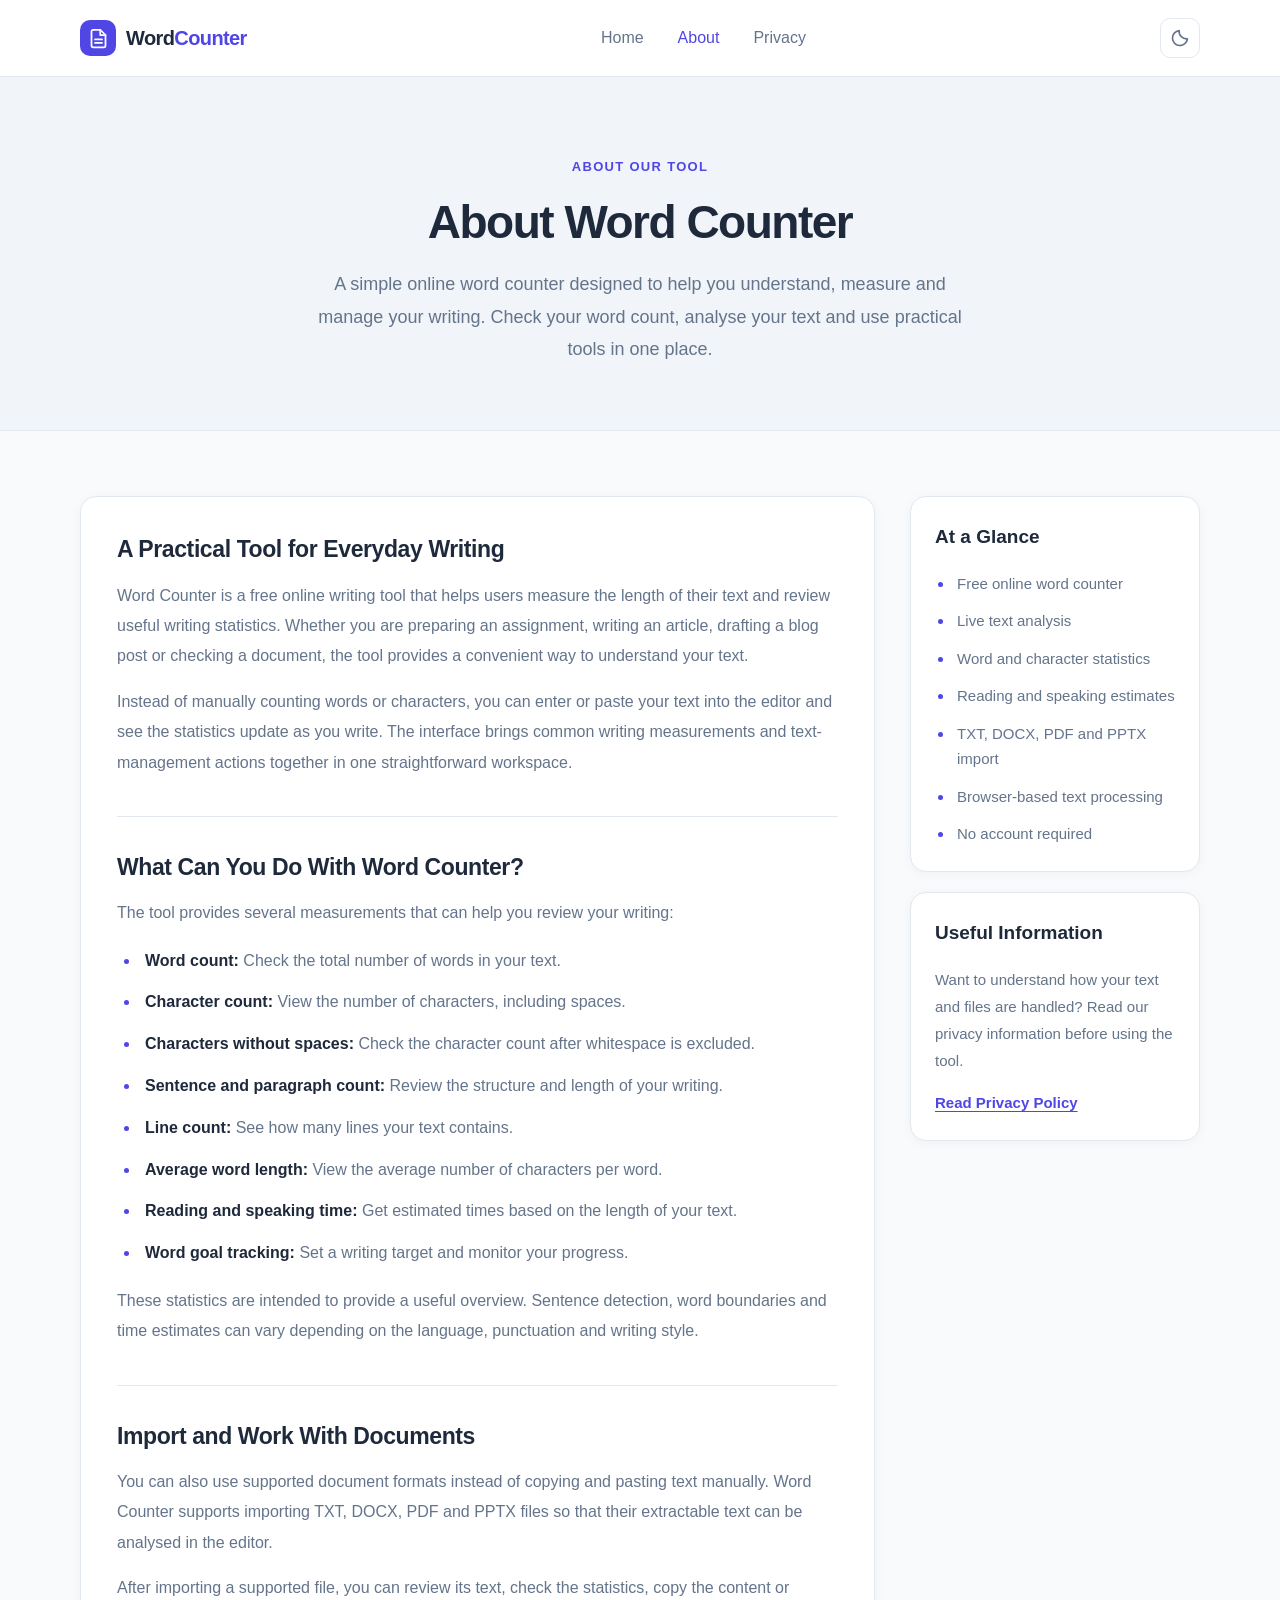
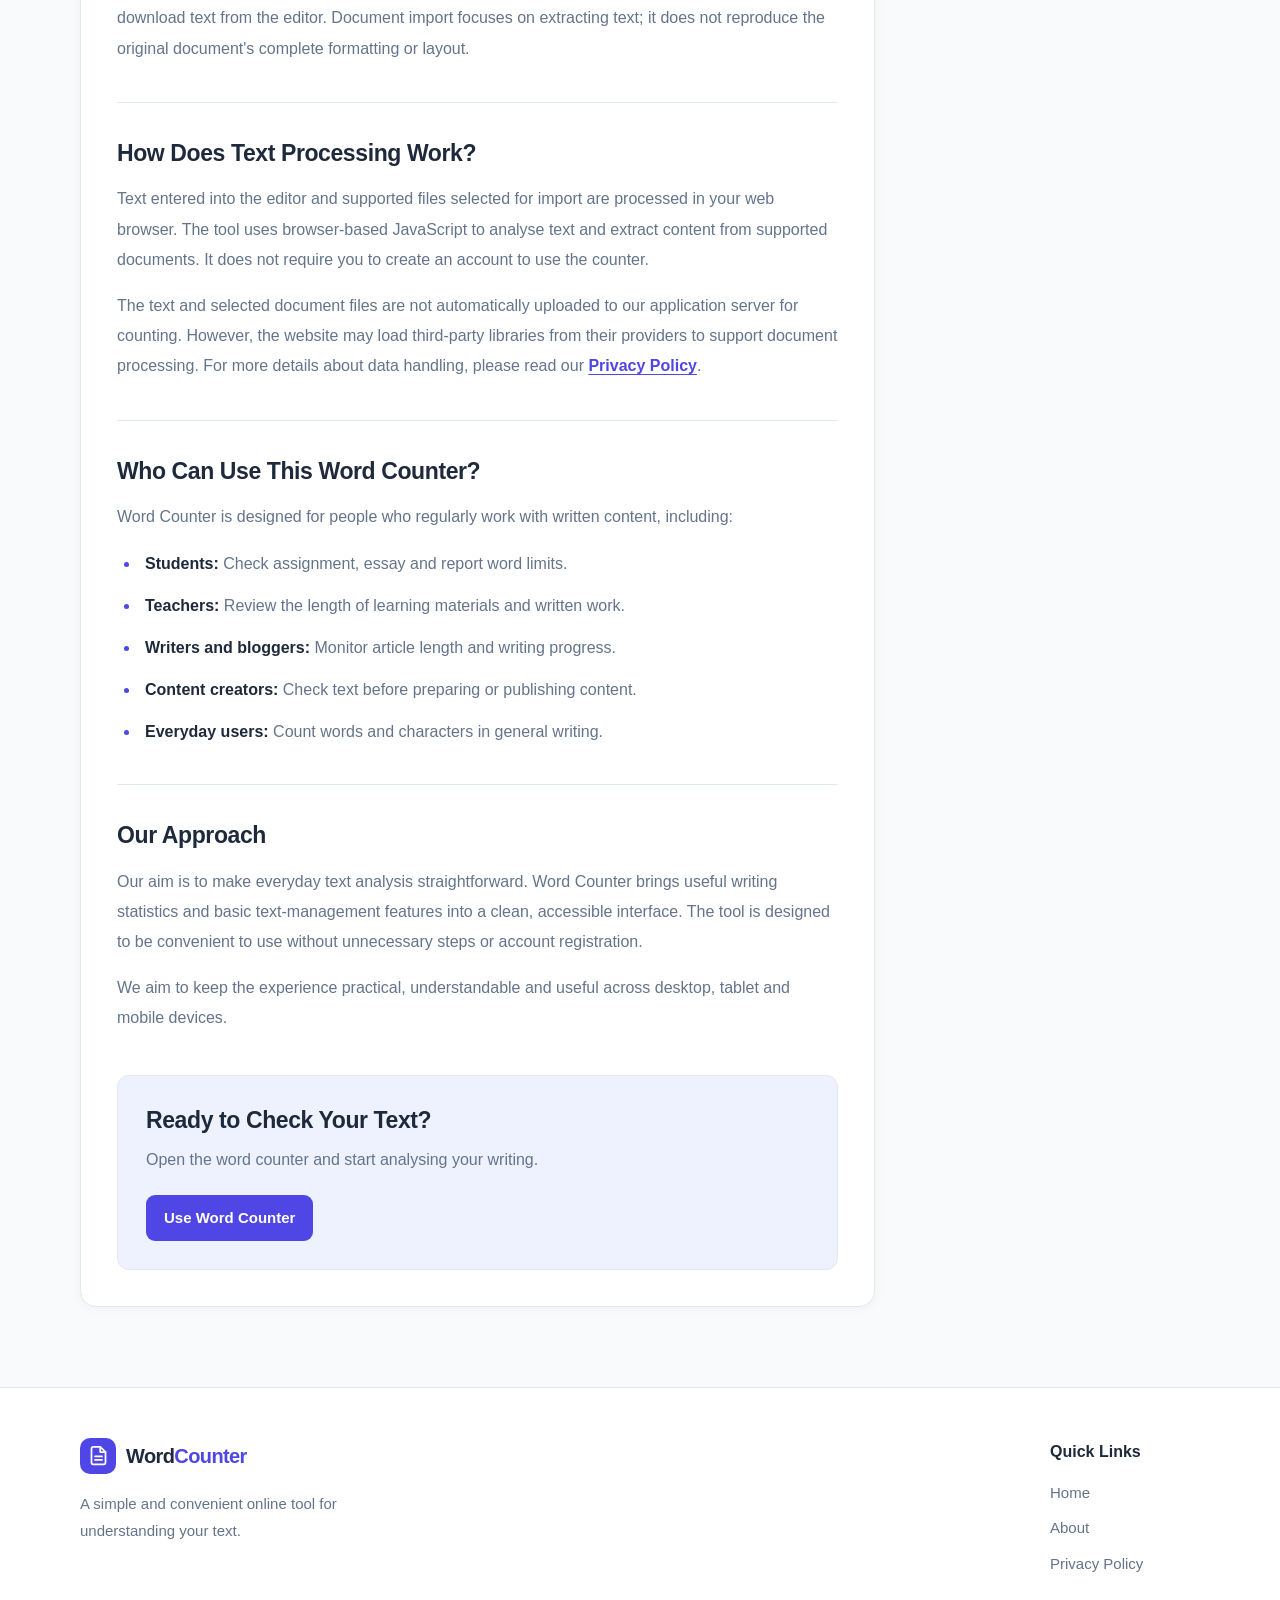
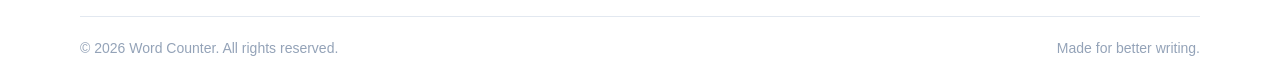
==== about.html @ 9ec7687a "Initial release with Word Counter" ====
<!doctype html>
<html lang="en" data-theme="light">
  <head>
    <meta charset="UTF-8" />
    <meta name="viewport" content="width=device-width, initial-scale=1.0" />

    <title>
      About Word Counter - Free Online Writing and Text Analysis Tool
    </title>

    <meta
      name="description"
      content="Learn about Word Counter, a free online tool for counting words, characters, sentences and paragraphs, estimating reading time, and importing documents."
    />

    <meta name="robots" content="index, follow" />
    <meta name="theme-color" content="#F8FAFC" />

    <!-- Open Graph metadata -->
    <meta property="og:type" content="website" />
    <meta property="og:site_name" content="Word Counter" />
    <meta
      property="og:title"
      content="About Word Counter - Free Online Writing and Text Analysis Tool"
    />
    <meta
      property="og:description"
      content="Discover Word Counter's writing statistics, document import features and browser-based text analysis tools."
    />

    <!-- Twitter/X metadata -->
    <meta name="twitter:card" content="summary" />
    <meta
      name="twitter:title"
      content="About Word Counter - Free Online Writing and Text Analysis Tool"
    />
    <meta
      name="twitter:description"
      content="Learn about Word Counter and its free writing statistics and document tools."
    />

    <!-- Apply saved theme before loading stylesheets -->
    <script src="js/theme.js"></script>

    <!-- Shared styles -->
    <link rel="stylesheet" href="css/themes.css" />
    <link rel="stylesheet" href="css/style.css" />
    <link rel="stylesheet" href="css/responsive.css" />

    <!-- Page-specific styles -->
    <link rel="stylesheet" href="css/about.css" />
  </head>

  <body>
    <!-- HEADER -->

    <header class="site-header">
      <div class="container header-container">
        <a href="index.html" class="logo" aria-label="Word Counter Home">
          <span class="logo-icon">
            <svg
              viewBox="0 0 24 24"
              fill="none"
              stroke="currentColor"
              stroke-width="2"
              stroke-linecap="round"
              stroke-linejoin="round"
              aria-hidden="true"
            >
              <path
                d="M14 2H6a2 2 0 0 0-2 2v16a2 2 0 0 0 2 2h12a2 2 0 0 0 2-2V8z"
              />
              <path d="M14 2v6h6" />
              <path d="M8 13h8M8 17h8" />
            </svg>
          </span>

          <span class="logo-text">Word<span>Counter</span></span>
        </a>

        <nav class="main-nav" aria-label="Main navigation">
          <a href="index.html" class="nav-link">Home</a>
          <a href="about.html" class="nav-link active" aria-current="page">
            About
          </a>
          <a href="privacy.html" class="nav-link">Privacy</a>
        </nav>

        <div class="header-actions">
          <button
            type="button"
            class="theme-toggle"
            id="theme-toggle"
            aria-label="Switch to dark theme"
            aria-pressed="false"
            title="Switch to dark theme"
          >
            <!-- Moon icon: shown in light theme -->
            <svg
              class="theme-icon theme-icon-moon"
              viewBox="0 0 24 24"
              fill="none"
              stroke="currentColor"
              stroke-width="2"
              stroke-linecap="round"
              stroke-linejoin="round"
              aria-hidden="true"
            >
              <path d="M20.9 13A9 9 0 0 1 11 3.1 9 9 0 1 0 20.9 13Z"></path>
            </svg>

            <!-- Sun icon: shown in dark theme -->
            <svg
              class="theme-icon theme-icon-sun"
              viewBox="0 0 24 24"
              fill="none"
              stroke="currentColor"
              stroke-width="2"
              stroke-linecap="round"
              stroke-linejoin="round"
              aria-hidden="true"
            >
              <circle cx="12" cy="12" r="4"></circle>
              <path d="M12 2v2"></path>
              <path d="M12 20v2"></path>
              <path d="m4.93 4.93 1.42 1.42"></path>
              <path d="m17.65 17.65 1.42 1.42"></path>
              <path d="M2 12h2"></path>
              <path d="M20 12h2"></path>
              <path d="m6.35 17.65-1.42 1.42"></path>
              <path d="m19.07 4.93-1.42 1.42"></path>
            </svg>
          </button>
        </div>
      </div>
    </header>

    <!-- MAIN CONTENT -->

    <main>
      <!-- PAGE INTRODUCTION -->

      <section class="content-hero">
        <div class="container content-hero-container">
          <span class="content-label">ABOUT OUR TOOL</span>

          <h1>About Word Counter</h1>

          <p>
            A simple online word counter designed to help you understand,
            measure and manage your writing. Check your word count, analyse your
            text and use practical tools in one place.
          </p>
        </div>
      </section>

      <!-- ABOUT CONTENT -->

      <section class="content-section">
        <div class="container content-layout">
          <article class="content-main">
            <section class="content-block">
              <h2>A Practical Tool for Everyday Writing</h2>

              <p>
                Word Counter is a free online writing tool that helps users
                measure the length of their text and review useful writing
                statistics. Whether you are preparing an assignment, writing an
                article, drafting a blog post or checking a document, the tool
                provides a convenient way to understand your text.
              </p>

              <p>
                Instead of manually counting words or characters, you can enter
                or paste your text into the editor and see the statistics update
                as you write. The interface brings common writing measurements
                and text-management actions together in one straightforward
                workspace.
              </p>
            </section>

            <section class="content-block">
              <h2>What Can You Do With Word Counter?</h2>

              <p>
                The tool provides several measurements that can help you review
                your writing:
              </p>

              <ul class="content-list">
                <li>
                  <strong>Word count:</strong>
                  Check the total number of words in your text.
                </li>

                <li>
                  <strong>Character count:</strong>
                  View the number of characters, including spaces.
                </li>

                <li>
                  <strong>Characters without spaces:</strong>
                  Check the character count after whitespace is excluded.
                </li>

                <li>
                  <strong>Sentence and paragraph count:</strong>
                  Review the structure and length of your writing.
                </li>

                <li>
                  <strong>Line count:</strong>
                  See how many lines your text contains.
                </li>

                <li>
                  <strong>Average word length:</strong>
                  View the average number of characters per word.
                </li>

                <li>
                  <strong>Reading and speaking time:</strong>
                  Get estimated times based on the length of your text.
                </li>

                <li>
                  <strong>Word goal tracking:</strong>
                  Set a writing target and monitor your progress.
                </li>
              </ul>

              <p>
                These statistics are intended to provide a useful overview.
                Sentence detection, word boundaries and time estimates can vary
                depending on the language, punctuation and writing style.
              </p>
            </section>

            <section class="content-block">
              <h2>Import and Work With Documents</h2>

              <p>
                You can also use supported document formats instead of copying
                and pasting text manually. Word Counter supports importing TXT,
                DOCX, PDF and PPTX files so that their extractable text can be
                analysed in the editor.
              </p>

              <p>
                After importing a supported file, you can review its text, check
                the statistics, copy the content or download text from the
                editor. Document import focuses on extracting text; it does not
                reproduce the original document's complete formatting or layout.
              </p>
            </section>

            <section class="content-block">
              <h2>How Does Text Processing Work?</h2>

              <p>
                Text entered into the editor and supported files selected for
                import are processed in your web browser. The tool uses
                browser-based JavaScript to analyse text and extract content
                from supported documents. It does not require you to create an
                account to use the counter.
              </p>

              <p>
                The text and selected document files are not automatically
                uploaded to our application server for counting. However, the
                website may load third-party libraries from their providers to
                support document processing. For more details about data
                handling, please read our
                <a href="privacy.html">Privacy Policy</a>.
              </p>
            </section>

            <section class="content-block">
              <h2>Who Can Use This Word Counter?</h2>

              <p>
                Word Counter is designed for people who regularly work with
                written content, including:
              </p>

              <ul class="content-list">
                <li>
                  <strong>Students:</strong>
                  Check assignment, essay and report word limits.
                </li>

                <li>
                  <strong>Teachers:</strong>
                  Review the length of learning materials and written work.
                </li>

                <li>
                  <strong>Writers and bloggers:</strong>
                  Monitor article length and writing progress.
                </li>

                <li>
                  <strong>Content creators:</strong>
                  Check text before preparing or publishing content.
                </li>

                <li>
                  <strong>Everyday users:</strong>
                  Count words and characters in general writing.
                </li>
              </ul>
            </section>

            <section class="content-block">
              <h2>Our Approach</h2>

              <p>
                Our aim is to make everyday text analysis straightforward. Word
                Counter brings useful writing statistics and basic
                text-management features into a clean, accessible interface. The
                tool is designed to be convenient to use without unnecessary
                steps or account registration.
              </p>

              <p>
                We aim to keep the experience practical, understandable and
                useful across desktop, tablet and mobile devices.
              </p>
            </section>

            <section class="content-cta">
              <h2>Ready to Check Your Text?</h2>

              <p>Open the word counter and start analysing your writing.</p>

              <a href="index.html" class="content-button"> Use Word Counter </a>
            </section>
          </article>

          <!-- PAGE SIDEBAR -->

          <aside class="content-sidebar" aria-label="About page information">
            <div class="sidebar-card">
              <h2>At a Glance</h2>

              <ul>
                <li>Free online word counter</li>
                <li>Live text analysis</li>
                <li>Word and character statistics</li>
                <li>Reading and speaking estimates</li>
                <li>TXT, DOCX, PDF and PPTX import</li>
                <li>Browser-based text processing</li>
                <li>No account required</li>
              </ul>
            </div>

            <div class="sidebar-card sidebar-note">
              <h2>Useful Information</h2>

              <p>
                Want to understand how your text and files are handled? Read our
                privacy information before using the tool.
              </p>

              <a href="privacy.html">Read Privacy Policy</a>
            </div>
          </aside>
        </div>
      </section>
    </main>

    <!-- FOOTER -->

    <footer class="site-footer">
      <div class="container">
        <div class="footer-main">
          <div class="footer-brand">
            <a href="index.html" class="logo">
              <span class="logo-icon">
                <svg
                  viewBox="0 0 24 24"
                  fill="none"
                  stroke="currentColor"
                  stroke-width="2"
                  stroke-linecap="round"
                  stroke-linejoin="round"
                  aria-hidden="true"
                >
                  <path
                    d="M14 2H6a2 2 0 0 0-2 2v16a2 2 0 0 0 2 2h12a2 2 0 0 0 2-2V8z"
                  />
                  <path d="M14 2v6h6" />
                  <path d="M8 13h8M8 17h8" />
                </svg>
              </span>

              <span class="logo-text">Word<span>Counter</span></span>
            </a>

            <p>
              A simple and convenient online tool for understanding your text.
            </p>
          </div>

          <div class="footer-links">
            <h3>Quick Links</h3>

            <a href="index.html">Home</a>
            <a href="about.html" aria-current="page">About</a>
            <a href="privacy.html">Privacy Policy</a>
          </div>
        </div>

        <div class="footer-bottom">
          <p>
            &copy; <span id="current-year">2026</span>
            Word Counter. All rights reserved.
          </p>

          <span>Made for better writing.</span>
        </div>
      </div>
    </footer>
  </body>
</html>
---- css/themes.css ----
/* =========================================
   WORD COUNTER - THEME VARIABLES
========================================= */

/* LIGHT THEME */

:root,
[data-theme="light"] {
  color-scheme: light;

  --color-background: #f8fafc;
  --color-surface: #ffffff;
  --color-surface-secondary: #f1f5f9;
  --color-surface-accent: #eef2ff;

  --color-primary: #4f46e5;
  --color-primary-hover: #4338ca;
  --color-primary-light: #eef2ff;

  --color-text: #1e293b;
  --color-text-secondary: #64748b;
  --color-text-muted: #94a3b8;

  --color-border: #e2e8f0;
  --color-border-strong: #cbd5e1;

  --color-success: #16a34a;
  --color-success-light: #f0fdf4;

  --color-editor: #ffffff;

  --color-icon-background: #eef2ff;
  --color-icon: #4f46e5;

  --color-footer: #ffffff;

  --shadow-card: 0 2px 12px rgba(15, 23, 42, 0.04);
  --shadow-hover: 0 8px 24px rgba(15, 23, 42, 0.07);

  --radius-small: 8px;
  --radius-medium: 12px;
  --radius-large: 16px;

  --transition: 0.2s ease;
}

/* DARK THEME */

[data-theme="dark"] {
  color-scheme: dark;

  --color-background: #0f172a;
  --color-surface: #1e293b;
  --color-surface-secondary: #263449;
  --color-surface-accent: #252b4a;

  --color-primary: #818cf8;
  --color-primary-hover: #a5b4fc;
  --color-primary-light: #252b4a;

  --color-text: #f1f5f9;
  --color-text-secondary: #94a3b8;
  --color-text-muted: #64748b;

  --color-border: #334155;
  --color-border-strong: #475569;

  --color-success: #4ade80;
  --color-success-light: #18352e;

  --color-editor: #182538;

  --color-icon-background: #252b4a;
  --color-icon: #a5b4fc;

  --color-footer: #111d30;

  --shadow-card: 0 2px 12px rgba(0, 0, 0, 0.12);
  --shadow-hover: 0 8px 24px rgba(0, 0, 0, 0.18);
}
---- css/style.css ----
/* =========================================
   WORD COUNTER - MAIN STYLESHEET
========================================= */

/* 1. RESET AND GLOBAL STYLES */

* {
  margin: 0;
  padding: 0;
  box-sizing: border-box;
}

html {
  scroll-behavior: smooth;
  scroll-padding-top: 90px;
}

body {
  font-family: Inter, "Segoe UI", Arial, sans-serif;
  background: var(--color-background);
  color: var(--color-text);
  font-size: 16px;
  line-height: 1.7;
  transition:
    background var(--transition),
    color var(--transition);
}

a {
  text-decoration: none;
  color: inherit;
}

button,
input,
textarea {
  font: inherit;
}

svg {
  width: 20px;
  height: 20px;
  display: block;
}

.container {
  width: min(1120px, calc(100% - 48px));
  margin: 0 auto;
}

/* 2. HEADER AND NAVIGATION */

.site-header {
  width: 100%;
  background: var(--color-surface);
  border-bottom: 1px solid var(--color-border);
  position: relative;
  z-index: 10;
}

.header-container {
  min-height: 76px;
  display: flex;
  justify-content: space-between;
  align-items: center;
  gap: 30px;
}

.logo {
  display: inline-flex;
  align-items: center;
  gap: 10px;
  flex-shrink: 0;
}

.logo-icon {
  width: 36px;
  height: 36px;
  background: var(--color-primary);
  color: #ffffff;
  display: flex;
  justify-content: center;
  align-items: center;
  border-radius: 10px;
}

.logo-icon svg {
  width: 21px;
  height: 21px;
}

.logo-text {
  font-size: 20px;
  font-weight: 700;
  letter-spacing: -0.6px;
  color: var(--color-text);
}

.logo-text span {
  color: var(--color-primary);
}

.main-nav {
  display: flex;
  align-items: center;
  gap: 34px;
}

.nav-link {
  font-size: 16px;
  font-weight: 500;
  color: var(--color-text-secondary);
  transition: color var(--transition);
}

.nav-link:hover,
.nav-link.active {
  color: var(--color-primary);
}

.header-actions {
  display: flex;
  align-items: center;
}

/* THEME TOGGLE */

.theme-toggle {
  width: 40px;
  height: 40px;
  display: inline-flex;
  align-items: center;
  justify-content: center;

  border: 1px solid var(--color-border);
  border-radius: 10px;

  background: var(--color-surface);
  color: var(--color-text-secondary);

  cursor: pointer;

  transition:
    background var(--transition),
    color var(--transition),
    border-color var(--transition),
    transform var(--transition);
}

.theme-toggle:hover {
  background: var(--color-surface-accent);
  color: var(--color-primary);
  border-color: var(--color-primary);
  transform: translateY(-1px);
}

.theme-toggle:focus-visible {
  outline: 3px solid var(--color-primary);
  outline-offset: 3px;
}

.theme-toggle svg {
  width: 20px;
  height: 20px;
}

.theme-icon-sun {
  display: none;
}

[data-theme="dark"] .theme-icon-moon {
  display: none;
}

[data-theme="dark"] .theme-icon-sun {
  display: block;
}

/* 3. HERO SECTION */

.hero-section {
  padding: 76px 0 46px;
  text-align: center;
}

.hero-container {
  max-width: 760px;
}

.hero-label {
  display: inline-flex;
  align-items: center;
  gap: 8px;
  padding: 7px 14px;
  border: 1px solid var(--color-border);
  border-radius: 30px;
  background: var(--color-surface);
  color: var(--color-text-secondary);
  font-size: 14px;
  font-weight: 600;
  margin-bottom: 22px;
}

.status-dot {
  width: 7px;
  height: 7px;
  display: inline-block;
  border-radius: 50%;
  background: var(--color-success);
  flex-shrink: 0;
}

.hero-section h1 {
  font-size: clamp(34px, 5vw, 48px);
  font-weight: 750;
  letter-spacing: -1.8px;
  line-height: 1.2;
  margin-bottom: 18px;
}

.hero-section h1 span {
  color: var(--color-primary);
}

.hero-description {
  max-width: 620px;
  margin: 0 auto;
  font-size: 18px;
  color: var(--color-text-secondary);
  line-height: 1.8;
}

/* 4. COUNTER SECTION */

.counter-section {
  padding: 20px 0 70px;
}

.counter-wrapper {
  display: flex;
  flex-direction: column;
  gap: 32px;
}

/* 5. EDITOR CARD */

.editor-card {
  background: var(--color-surface);
  border: 1px solid var(--color-border);
  border-radius: var(--radius-large);
  overflow: hidden;
  box-shadow: var(--shadow-card);
}

.editor-header {
  display: flex;
  align-items: center;
  justify-content: space-between;
  gap: 20px;
  padding: 22px 24px;
  border-bottom: 1px solid var(--color-border);
}

.editor-header h2,
.statistics-heading h2,
.goal-header h2 {
  font-size: 21px;
  font-weight: 650;
  letter-spacing: -0.3px;
  color: var(--color-text);
}

.editor-header p,
.statistics-heading p,
.goal-header p {
  font-size: 15px;
  color: var(--color-text-secondary);
  margin-top: 4px;
}

.editor-status,
.live-indicator {
  display: inline-flex;
  align-items: center;
  gap: 8px;
  font-size: 14px;
  color: var(--color-success);
  font-weight: 500;
  white-space: nowrap;
}

/* EDITOR BODY */

.editor-body {
  min-height: 300px;
  padding: 0;
  background: var(--color-editor);
  transition: box-shadow var(--transition);
}

.editor-body:focus-within {
  outline: 2px solid var(--color-primary);
  outline-offset: -2px;
  border-radius: var(--radius-large);
}

/* TEXT EDITOR */

.text-editor {
  display: block;
  width: 100%;
  min-height: 300px;
  padding: 30px;

  border: 1px solid transparent;
  border-radius: var(--radius-medium);
  outline: none;
  resize: vertical;

  background: transparent;
  color: var(--color-text);

  font-family: inherit;
  font-size: 16px;
  line-height: 1.8;

  overflow-wrap: break-word;

  transition:
    border-color var(--transition),
    box-shadow var(--transition);
}

.text-editor::placeholder {
  color: var(--color-text-muted);
  opacity: 1;
}

.text-editor:focus,
.text-editor:focus-visible {
  outline: none;
  border-color: var(--color-primary);
  border-radius: var(--radius-medium);
  box-shadow: 0 0 0 3px var(--color-primary-light);
}

/* SCREEN-READER ONLY TEXT */

.sr-only {
  position: absolute;
  width: 1px;
  height: 1px;
  padding: 0;
  margin: -1px;
  overflow: hidden;
  clip: rect(0, 0, 0, 0);
  white-space: nowrap;
  border: 0;
}

.editor-footer {
  min-height: 65px;
  padding: 12px 24px;
  display: flex;
  align-items: center;
  justify-content: space-between;
  gap: 20px;
  border-top: 1px solid var(--color-border);
  background: var(--color-surface);
}

.editor-meta > span {
  display: flex;
  align-items: center;
  gap: 8px;
  color: var(--color-text-secondary);
  font-size: 15px;
}

.editor-meta svg {
  width: 18px;
  height: 18px;
}

.editor-actions {
  display: flex;
  align-items: center;
  gap: 10px;
}

.action-placeholder {
  display: inline-flex;
  align-items: center;
  justify-content: center;
  gap: 7px;
  padding: 9px 14px;
  border-radius: 8px;
  color: var(--color-text-secondary);
  font-size: 15px;
  font-weight: 550;
  background: var(--color-surface-secondary);
}

.action-placeholder svg {
  width: 17px;
  height: 17px;
}

.primary-action {
  background: var(--color-primary);
  color: #ffffff;
}

/* 6. STATISTICS SECTION */

.statistics-section {
  display: flex;
  flex-direction: column;
  gap: 20px;
}

.statistics-heading {
  display: flex;
  justify-content: space-between;
  align-items: center;
  gap: 20px;
}

.statistics-grid {
  display: grid;
  grid-template-columns: repeat(3, minmax(0, 1fr));
  gap: 16px;
}

.stat-card {
  padding: 20px;
  background: var(--color-surface);
  border: 1px solid var(--color-border);
  border-radius: var(--radius-medium);
  box-shadow: var(--shadow-card);
  transition:
    transform var(--transition),
    box-shadow var(--transition);
}

.stat-card:hover {
  transform: translateY(-2px);
  box-shadow: var(--shadow-hover);
}

.stat-card-top {
  display: flex;
  align-items: center;
  gap: 10px;
  margin-bottom: 15px;
}

.stat-icon {
  width: 36px;
  height: 36px;
  display: flex;
  align-items: center;
  justify-content: center;
  background: var(--color-icon-background);
  color: var(--color-icon);
  border-radius: 9px;
  flex-shrink: 0;
}

.stat-icon svg {
  width: 19px;
  height: 19px;
}

.stat-label {
  font-size: 15px;
  font-weight: 550;
  color: var(--color-text-secondary);
}

.stat-value {
  display: block;
  font-size: 32px;
  font-weight: 700;
  line-height: 1.3;
  letter-spacing: -0.8px;
  color: var(--color-text);
  font-variant-numeric: tabular-nums;
}

.stat-description {
  display: block;
  margin-top: 5px;
  color: var(--color-text-muted);
  font-size: 14px;
}

.featured-stat {
  border-color: var(--color-primary);
  background: var(--color-surface-accent);
}

.featured-stat .stat-value {
  color: var(--color-primary);
}

.additional-stats {
  display: grid;
  grid-template-columns: repeat(3, minmax(0, 1fr));
  background: var(--color-surface);
  border: 1px solid var(--color-border);
  border-radius: var(--radius-medium);
  overflow: hidden;
}

.additional-stat {
  display: flex;
  flex-direction: column;
  gap: 6px;
  padding: 17px 20px;
}

.additional-stat + .additional-stat {
  border-left: 1px solid var(--color-border);
}

.additional-stat span {
  color: var(--color-text-secondary);
  font-size: 15px;
}

.additional-stat strong {
  color: var(--color-text);
  font-size: 17px;
  font-weight: 650;
}

/* 7. WORD GOAL SECTION */

.goal-section {
  margin-top: 28px;
  padding: 25px;
  background: var(--color-surface);
  border: 1px solid var(--color-border);
  border-radius: var(--radius-large);
  box-shadow: var(--shadow-card);
}

.goal-header {
  display: flex;
  justify-content: space-between;
  align-items: center;
  gap: 20px;
}

.goal-icon {
  width: 42px;
  height: 42px;
  background: var(--color-icon-background);
  color: var(--color-icon);
  display: flex;
  justify-content: center;
  align-items: center;
  border-radius: 11px;
}

.goal-placeholder {
  margin-top: 22px;
  padding: 17px;
  background: var(--color-surface-secondary);
  border: 1px dashed var(--color-border-strong);
  border-radius: var(--radius-medium);
  text-align: center;
  color: var(--color-text-muted);
  font-size: 15px;
}

/* 8. INFORMATION SECTION */

.information-section {
  padding: 75px 0 85px;
  background: var(--color-surface-secondary);
  border-top: 1px solid var(--color-border);
}

.information-container {
  display: flex;
  flex-direction: column;
  gap: 38px;
}

.section-heading {
  max-width: 650px;
  text-align: center;
  margin: 0 auto;
}

.section-label {
  color: var(--color-primary);
  font-size: 13px;
  font-weight: 700;
  letter-spacing: 1.3px;
}

.section-heading h2 {
  margin: 12px 0;
  font-size: clamp(27px, 4vw, 34px);
  line-height: 1.3;
  letter-spacing: -0.8px;
}

.section-heading p {
  color: var(--color-text-secondary);
  font-size: 17px;
  line-height: 1.8;
}

.feature-grid {
  display: grid;
  grid-template-columns: repeat(3, minmax(0, 1fr));
  gap: 20px;
}

.feature-card {
  padding: 26px;
  background: var(--color-surface);
  border: 1px solid var(--color-border);
  border-radius: var(--radius-large);
  transition:
    transform var(--transition),
    box-shadow var(--transition);
}

.feature-card:hover {
  transform: translateY(-3px);
  box-shadow: var(--shadow-hover);
}

.feature-icon {
  width: 43px;
  height: 43px;
  display: flex;
  align-items: center;
  justify-content: center;
  background: var(--color-icon-background);
  color: var(--color-icon);
  border-radius: 11px;
  margin-bottom: 20px;
}

.feature-icon svg {
  width: 21px;
  height: 21px;
}

.feature-card h3 {
  font-size: 19px;
  font-weight: 650;
  margin-bottom: 10px;
  color: var(--color-text);
}

.feature-card p {
  color: var(--color-text-secondary);
  font-size: 16px;
  line-height: 1.8;
}

/* 9. FOOTER */

.site-footer {
  background: var(--color-footer);
  border-top: 1px solid var(--color-border);
}

.footer-main {
  display: flex;
  justify-content: space-between;
  gap: 60px;
  padding: 50px 0 40px;
}

.footer-brand {
  max-width: 300px;
}

.footer-brand > p {
  margin-top: 16px;
  font-size: 15px;
  line-height: 1.8;
  color: var(--color-text-secondary);
}

.footer-links {
  display: flex;
  flex-direction: column;
  gap: 10px;
  min-width: 150px;
}

.footer-links h3 {
  font-size: 16px;
  font-weight: 650;
  margin-bottom: 5px;
}

.footer-links a {
  width: fit-content;
  color: var(--color-text-secondary);
  font-size: 15px;
  transition: color var(--transition);
}

.footer-links a:hover {
  color: var(--color-primary);
}

.footer-bottom {
  min-height: 65px;
  display: flex;
  align-items: center;
  justify-content: space-between;
  gap: 20px;
  border-top: 1px solid var(--color-border);
}

.footer-bottom p,
.footer-bottom > span {
  color: var(--color-text-muted);
  font-size: 14px;
}

/* 10. ACCESSIBILITY */

a:focus-visible {
  outline: 3px solid var(--color-primary);
  outline-offset: 4px;
  border-radius: 4px;
}

::selection {
  background: var(--color-primary);
  color: #ffffff;
}
/* =========================================
   STATISTICS CARDS - PURPLE HOVER BORDER
========================================= */

.stat-card {
  border: 1px solid var(--color-border);
  transition:
    border-color var(--transition),
    box-shadow var(--transition),
    transform var(--transition);
}

.stat-card:hover {
  border-color: var(--color-primary);
  box-shadow: var(--shadow-hover);
}
/* =========================================
   FEATURE CARDS - PURPLE HOVER BORDER
========================================= */

.feature-card {
  border: 1px solid var(--color-border);
  transition:
    border-color var(--transition),
    box-shadow var(--transition),
    transform var(--transition);
}

.feature-card:hover {
  border-color: var(--color-primary);
  box-shadow: var(--shadow-hover);
}
---- css/responsive.css ----
/* =========================================
   WORD COUNTER - RESPONSIVE STYLES
========================================= */

/* TABLETS AND SMALL LAPTOPS */

@media (max-width: 900px) {
  .container {
    width: min(100% - 40px, 760px);
  }

  .hero-section {
    padding-top: 65px;
  }

  .statistics-grid {
    grid-template-columns: repeat(2, minmax(0, 1fr));
  }

  .feature-grid {
    grid-template-columns: repeat(2, minmax(0, 1fr));
  }

  .feature-card:last-child {
    grid-column: 1 / -1;
  }
}

/* TABLETS AND LARGE PHONES */

@media (max-width: 650px) {
  .container {
    width: calc(100% - 32px);
  }

  /* Header */

  .header-container {
    min-height: 68px;
    gap: 15px;
  }

  .logo-text {
    font-size: 18px;
  }

  .logo-icon {
    width: 33px;
    height: 33px;
  }

  .main-nav {
    gap: 16px;
  }

  .nav-link {
    font-size: 15px;
  }

  .theme-toggle {
    width: 36px;
    height: 36px;
  }

  /* Hero */

  .hero-section {
    padding: 55px 0 35px;
  }

  .hero-section h1 {
    font-size: clamp(32px, 6vw, 40px);
    letter-spacing: -1.2px;
  }

  .hero-description {
    font-size: 17px;
  }

  /* Editor */

  .counter-section {
    padding-top: 15px;
  }

  .editor-header {
    padding: 18px;
  }

  .editor-header h2,
  .statistics-heading h2,
  .goal-header h2 {
    font-size: 20px;
  }

  .editor-header p,
  .statistics-heading p,
  .goal-header p {
    font-size: 15px;
  }

  .editor-body {
    min-height: 260px;
  }

  .text-editor {
    min-height: 260px;
    padding: 20px;
    font-size: 16px;
  }

  .editor-footer {
    padding: 12px 18px;
  }

  .editor-meta > span {
    font-size: 14px;
  }

  .action-placeholder {
    font-size: 14px;
  }

  /* Statistics */

  .statistics-heading {
    align-items: flex-start;
  }

  .statistics-grid {
    gap: 12px;
  }

  .stat-card {
    padding: 17px;
  }

  .stat-label {
    font-size: 14px;
  }

  .stat-value {
    font-size: 29px;
  }

  .stat-description {
    font-size: 13px;
  }

  .additional-stat {
    padding: 15px 12px;
  }

  .additional-stat span {
    font-size: 14px;
  }

  .additional-stat strong {
    font-size: 16px;
  }

  /* Word goal */

  .goal-section {
    padding: 20px;
  }

  .goal-placeholder {
    font-size: 15px;
  }

  /* Information */

  .information-section {
    padding: 60px 0;
  }

  .section-heading p {
    font-size: 16px;
  }

  .feature-grid {
    gap: 14px;
  }

  .feature-card {
    padding: 20px;
  }

  .feature-card h3 {
    font-size: 18px;
  }

  .feature-card p {
    font-size: 15px;
  }

  /* Footer */

  .footer-main {
    gap: 35px;
  }

  .footer-brand > p,
  .footer-links a {
    font-size: 14px;
  }
}

/* MOBILE PHONES */

@media (max-width: 480px) {
  .container {
    width: calc(100% - 28px);
  }

  /* Header */

  .header-container {
    min-height: 64px;
    gap: 10px;
  }

  .logo {
    gap: 7px;
  }

  .logo-text {
    font-size: 16px;
    letter-spacing: -0.4px;
  }

  .logo-icon {
    width: 30px;
    height: 30px;
  }

  .logo-icon svg {
    width: 18px;
    height: 18px;
  }

  .main-nav {
    gap: 11px;
  }

  .nav-link {
    font-size: 13px;
  }

  .header-actions {
    flex-shrink: 0;
  }

  .theme-toggle {
    width: 36px;
    height: 36px;
  }

  .theme-toggle svg {
    width: 17px;
    height: 17px;
  }

  /* Hero */

  .hero-section {
    padding: 45px 0 30px;
  }

  .hero-label {
    font-size: 13px;
    margin-bottom: 17px;
  }

  .hero-section h1 {
    font-size: 32px;
    letter-spacing: -1px;
  }

  .hero-description {
    font-size: 16px;
    line-height: 1.75;
  }

  /* Editor */

  .editor-header {
    padding: 16px;
    gap: 10px;
  }

  .editor-header h2,
  .statistics-heading h2,
  .goal-header h2 {
    font-size: 18px;
  }

  .editor-header p,
  .statistics-heading p,
  .goal-header p {
    font-size: 14px;
  }

  .editor-status {
    font-size: 12px;
    gap: 5px;
  }

  .editor-body {
    min-height: 230px;
  }

  .text-editor {
    min-height: 230px;
    padding: 16px;
    font-size: 15px;
  }

  .editor-footer {
    padding: 11px 14px;
    flex-wrap: wrap;
    gap: 10px;
  }

  .editor-meta > span {
    font-size: 13px;
  }

  .editor-actions {
    gap: 6px;
  }

  .action-placeholder {
    padding: 8px 10px;
    font-size: 13px;
    gap: 5px;
  }

  /* Statistics */

  .statistics-heading {
    gap: 8px;
  }

  .live-indicator {
    font-size: 12px;
    gap: 5px;
  }

  .statistics-grid {
    grid-template-columns: repeat(2, minmax(0, 1fr));
    gap: 10px;
  }

  .stat-card {
    padding: 14px;
  }

  .stat-card-top {
    gap: 7px;
    margin-bottom: 12px;
  }

  .stat-icon {
    width: 31px;
    height: 31px;
  }

  .stat-icon svg {
    width: 17px;
    height: 17px;
  }

  .stat-label {
    font-size: 13px;
  }

  .stat-value {
    font-size: 26px;
  }

  .stat-description {
    font-size: 12px;
  }

  .additional-stats {
    grid-template-columns: 1fr;
  }

  .additional-stat {
    padding: 14px 16px;
  }

  .additional-stat + .additional-stat {
    border-left: none;
    border-top: 1px solid var(--color-border);
  }

  .additional-stat span {
    font-size: 14px;
  }

  .additional-stat strong {
    font-size: 16px;
  }

  /* Word goal */

  .goal-section {
    margin-top: 20px;
    padding: 17px;
  }

  .goal-icon {
    width: 36px;
    height: 36px;
  }

  .goal-placeholder {
    padding: 14px 10px;
    font-size: 14px;
  }

  /* Information */

  .information-section {
    padding: 50px 0;
  }

  .section-heading h2 {
    font-size: 26px;
  }

  .section-heading p {
    font-size: 15px;
  }

  .information-container {
    gap: 28px;
  }

  .feature-grid {
    grid-template-columns: 1fr;
  }

  .feature-card:last-child {
    grid-column: auto;
  }

  .feature-card {
    padding: 21px;
  }

  .feature-card h3 {
    font-size: 18px;
  }

  .feature-card p {
    font-size: 15px;
  }

  /* Footer */

  .footer-main {
    flex-direction: column;
    gap: 30px;
    padding: 35px 0;
  }

  .footer-brand {
    max-width: 100%;
  }

  .footer-brand > p {
    font-size: 15px;
  }

  .footer-links h3 {
    font-size: 16px;
  }

  .footer-links a {
    font-size: 15px;
  }

  .footer-bottom {
    min-height: auto;
    padding: 17px 0;
    flex-direction: column;
    align-items: flex-start;
    gap: 7px;
  }

  .footer-bottom p,
  .footer-bottom > span {
    font-size: 13px;
  }
}

/* VERY SMALL SCREENS */

@media (max-width: 350px) {
  .header-container {
    flex-wrap: wrap;
    padding: 12px 0;
  }

  .main-nav {
    order: 3;
    width: 100%;
    justify-content: center;
    padding-top: 8px;
  }

  .hero-section h1 {
    font-size: 28px;
  }

  .editor-header {
    flex-direction: column;
    align-items: flex-start;
  }

  .statistics-heading {
    flex-direction: column;
    align-items: flex-start;
  }
}
---- css/about.css ----
/* =========================================
   WORD COUNTER - ABOUT PAGE
========================================= */

/* PAGE INTRODUCTION */

.content-hero {
  padding: 75px 0 65px;
  text-align: center;
  background: var(--color-surface-secondary);
  border-bottom: 1px solid var(--color-border);
}

.content-hero-container {
  max-width: 780px;
}

.content-label {
  display: inline-block;
  margin-bottom: 17px;
  color: var(--color-primary);
  font-size: 13px;
  font-weight: 700;
  letter-spacing: 1.3px;
}

.content-hero h1 {
  margin-bottom: 18px;
  font-size: clamp(34px, 5vw, 46px);
  font-weight: 750;
  line-height: 1.2;
  letter-spacing: -1.5px;
  color: var(--color-text);
}

.content-hero p {
  max-width: 680px;
  margin: 0 auto;
  color: var(--color-text-secondary);
  font-size: 18px;
  line-height: 1.8;
}

/* MAIN CONTENT LAYOUT */

.content-section {
  padding: 65px 0 80px;
}

.content-layout {
  display: grid;
  grid-template-columns: minmax(0, 1fr) 290px;
  align-items: start;
  gap: 35px;
}

.content-main {
  min-width: 0;
  padding: 36px;
  background: var(--color-surface);
  border: 1px solid var(--color-border);
  border-radius: var(--radius-large);
  box-shadow: var(--shadow-card);
}

/* CONTENT BLOCKS */

.content-block + .content-block {
  margin-top: 38px;
  padding-top: 34px;
  border-top: 1px solid var(--color-border);
}

.content-block h2,
.content-cta h2 {
  margin-bottom: 15px;
  color: var(--color-text);
  font-size: 23px;
  font-weight: 700;
  line-height: 1.4;
  letter-spacing: -0.4px;
}

.content-block p,
.content-cta p {
  color: var(--color-text-secondary);
  font-size: 16px;
  line-height: 1.9;
}

.content-block p + p {
  margin-top: 15px;
}

.content-block a {
  color: var(--color-primary);
  font-weight: 600;
  text-decoration: underline;
  text-underline-offset: 3px;
}

.content-block a:hover {
  color: var(--color-primary-hover);
}

/* CONTENT LISTS */

.content-list {
  display: flex;
  flex-direction: column;
  gap: 13px;
  margin: 18px 0;
  padding-left: 23px;
  color: var(--color-text-secondary);
}

.content-list li {
  padding-left: 5px;
  font-size: 16px;
  line-height: 1.8;
}

.content-list li::marker {
  color: var(--color-primary);
}

.content-list strong {
  color: var(--color-text);
  font-weight: 650;
}

/* CALL TO ACTION */

.content-cta {
  margin-top: 42px;
  padding: 28px;
  background: var(--color-surface-accent);
  border: 1px solid var(--color-border);
  border-radius: var(--radius-medium);
}

.content-cta h2 {
  margin-bottom: 8px;
}

.content-cta p {
  margin-bottom: 20px;
}

.content-button {
  display: inline-flex;
  align-items: center;
  justify-content: center;
  min-height: 44px;
  padding: 10px 18px;
  border-radius: 9px;
  background: var(--color-primary);
  color: #ffffff;
  font-size: 15px;
  font-weight: 600;
  transition:
    background var(--transition),
    transform var(--transition);
}

.content-button:hover {
  background: var(--color-primary-hover);
  color: #ffffff;
  transform: translateY(-1px);
}

.content-button:focus-visible {
  outline: 3px solid var(--color-primary);
  outline-offset: 4px;
}

/* SIDEBAR */

.content-sidebar {
  display: flex;
  flex-direction: column;
  gap: 20px;
}

.sidebar-card {
  padding: 24px;
  background: var(--color-surface);
  border: 1px solid var(--color-border);
  border-radius: var(--radius-large);
  box-shadow: var(--shadow-card);
}

.sidebar-card h2 {
  margin-bottom: 17px;
  color: var(--color-text);
  font-size: 19px;
  font-weight: 700;
}

.sidebar-card ul {
  display: flex;
  flex-direction: column;
  gap: 12px;
  padding-left: 19px;
  color: var(--color-text-secondary);
}

.sidebar-card li {
  padding-left: 3px;
  font-size: 15px;
  line-height: 1.7;
}

.sidebar-card li::marker {
  color: var(--color-primary);
}

.sidebar-note p {
  margin-bottom: 15px;
  color: var(--color-text-secondary);
  font-size: 15px;
  line-height: 1.8;
}

.sidebar-note a {
  color: var(--color-primary);
  font-size: 15px;
  font-weight: 650;
  text-decoration: underline;
  text-underline-offset: 3px;
}

.sidebar-note a:hover {
  color: var(--color-primary-hover);
}

/* RESPONSIVE LAYOUT */

@media (max-width: 900px) {
  .content-layout {
    grid-template-columns: minmax(0, 1fr) 250px;
    gap: 22px;
  }

  .content-main {
    padding: 28px;
  }

  .sidebar-card {
    padding: 20px;
  }
}

@media (max-width: 700px) {
  .content-hero {
    padding: 60px 0 50px;
  }

  .content-hero p {
    font-size: 16px;
  }

  .content-section {
    padding: 45px 0 60px;
  }

  .content-layout {
    grid-template-columns: 1fr;
  }

  .content-sidebar {
    display: grid;
    grid-template-columns: repeat(2, minmax(0, 1fr));
    align-items: start;
  }
}

@media (max-width: 480px) {
  .content-hero {
    padding: 48px 0 42px;
  }

  .content-hero h1 {
    font-size: 32px;
    letter-spacing: -1px;
  }

  .content-hero p {
    font-size: 15px;
    line-height: 1.75;
  }

  .content-main {
    padding: 21px;
  }

  .content-block + .content-block {
    margin-top: 30px;
    padding-top: 27px;
  }

  .content-block h2,
  .content-cta h2 {
    font-size: 20px;
  }

  .content-block p,
  .content-cta p,
  .content-list li {
    font-size: 15px;
  }

  .content-list {
    gap: 10px;
    padding-left: 20px;
  }

  .content-cta {
    padding: 21px;
  }

  .content-sidebar {
    grid-template-columns: 1fr;
  }
}

/* =========================================
   ABOUT PAGE - HOVER EFFECTS
========================================= */

/* Content cards */
.content-block,
.sidebar-card {
  transition:
    transform 0.25s ease,
    box-shadow 0.25s ease,
    border-color 0.25s ease;
}

.content-block:hover,
.sidebar-card:hover {
  transform: translateY(-3px);
  border-color: var(--color-primary);
  box-shadow: var(--shadow-hover);
}

/* Sidebar links */
.sidebar-card a {
  transition:
    color 0.2s ease,
    padding-left 0.2s ease;
}

.sidebar-card a:hover {
  color: var(--color-primary);
  padding-left: 5px;
}

/* CTA link */
.content-cta a {
  transition:
    background-color 0.2s ease,
    color 0.2s ease,
    transform 0.2s ease,
    box-shadow 0.2s ease;
}

.content-cta a:hover {
  transform: translateY(-2px);
  box-shadow: var(--shadow-hover);
}

/* Keyboard accessibility */
.content-block a:focus-visible,
.sidebar-card a:focus-visible,
.content-cta a:focus-visible {
  outline: 2px solid var(--color-primary);
  outline-offset: 4px;
}

/* Respect reduced-motion preferences */
@media (prefers-reduced-motion: reduce) {
  .content-block,
  .sidebar-card,
  .sidebar-card a,
  .content-cta a {
    transition: none;
  }

  .content-block:hover,
  .sidebar-card:hover,
  .content-cta a:hover {
    transform: none;
  }
}
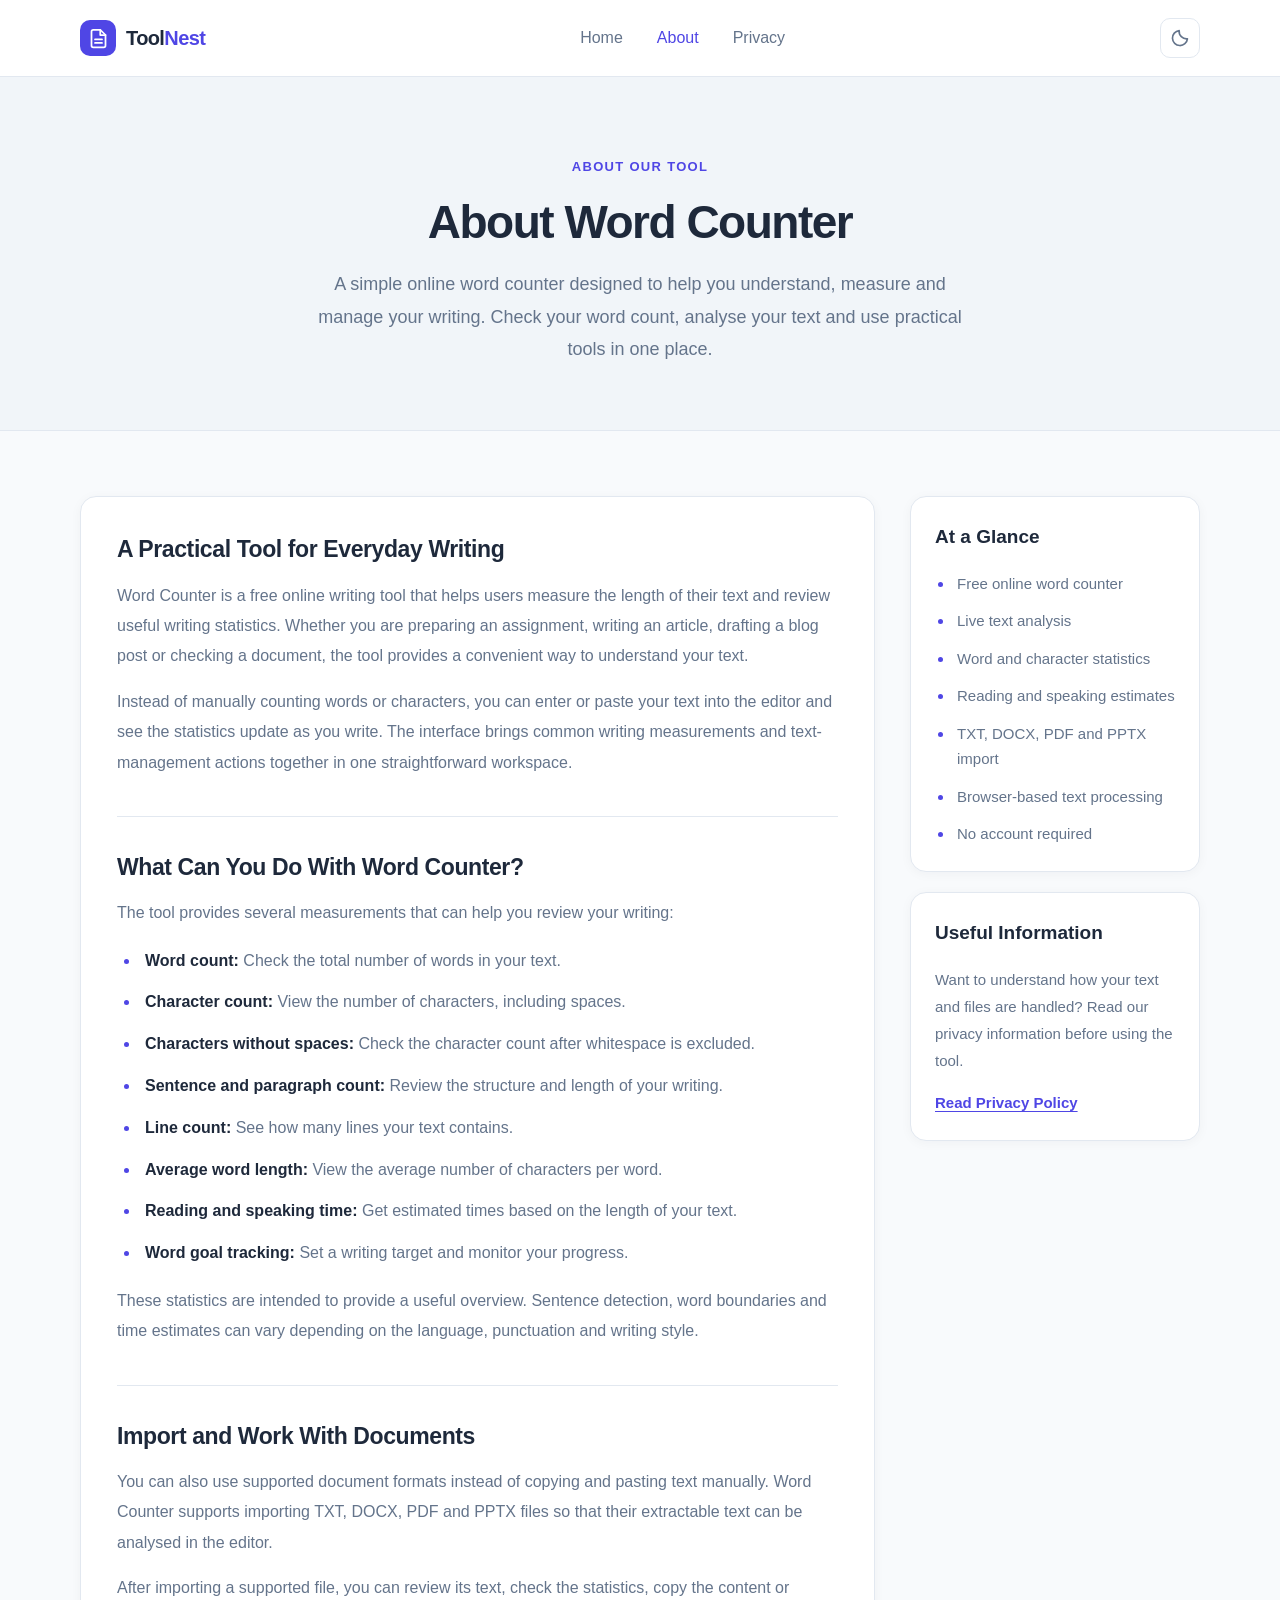
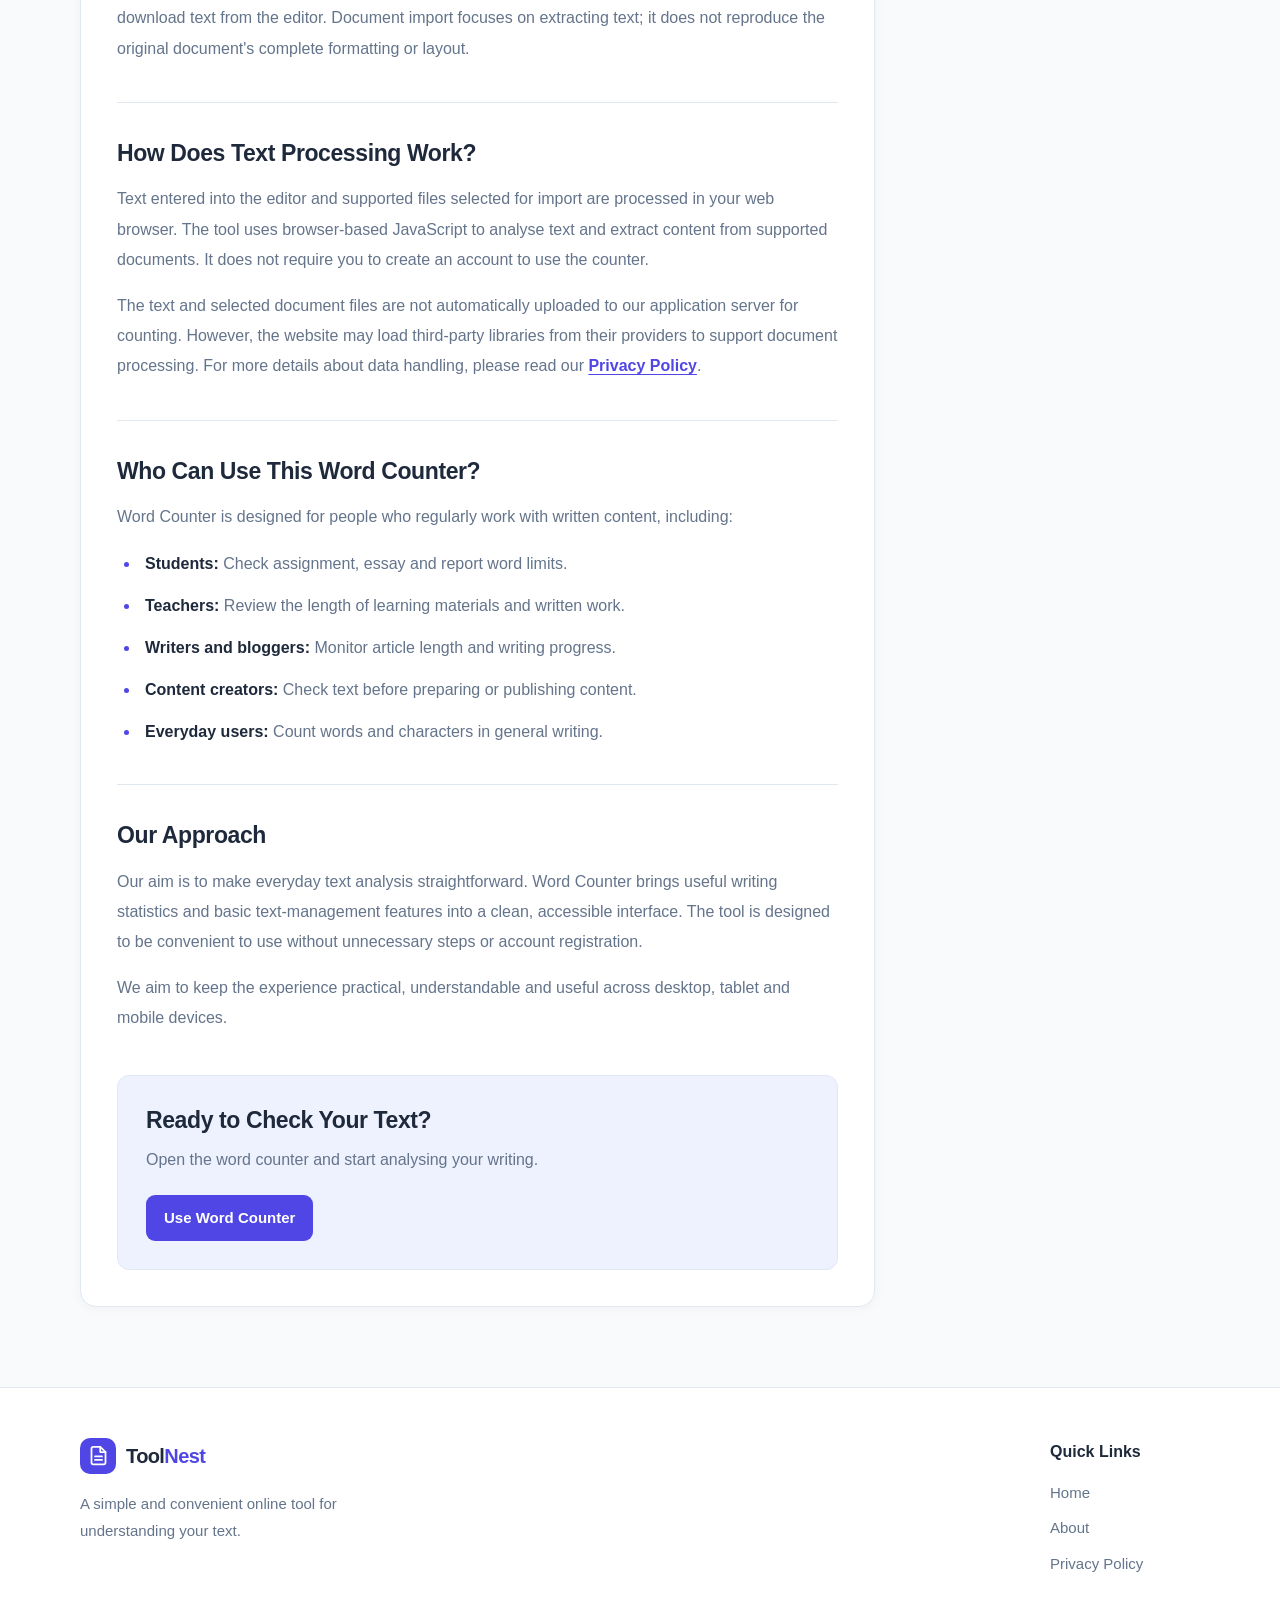
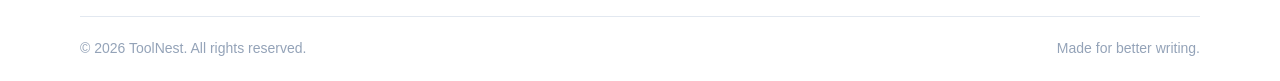
==== commit 2314088b: "Added JSON formatter and validator tool" ====
--- a/about.html
+++ b/about.html
@@ -4,9 +4,7 @@
     <meta charset="UTF-8" />
     <meta name="viewport" content="width=device-width, initial-scale=1.0" />
 
-    <title>
-      About Word Counter - Free Online Writing and Text Analysis Tool
-    </title>
+    <title>About ToolNest - Free Online Tools</title>
 
     <meta
       name="description"
@@ -18,7 +16,7 @@
 
     <!-- Open Graph metadata -->
     <meta property="og:type" content="website" />
-    <meta property="og:site_name" content="Word Counter" />
+    <meta property="og:site_name" content="ToolNest" />
     <meta
       property="og:title"
       content="About Word Counter - Free Online Writing and Text Analysis Tool"
@@ -56,7 +54,7 @@
 
     <header class="site-header">
       <div class="container header-container">
-        <a href="index.html" class="logo" aria-label="Word Counter Home">
+        <a href="index.html" class="logo" aria-label="ToolNest Home">
           <span class="logo-icon">
             <svg
               viewBox="0 0 24 24"
@@ -75,7 +73,7 @@
             </svg>
           </span>
 
-          <span class="logo-text">Word<span>Counter</span></span>
+          <span class="logo-text">Tool<span>Nest</span></span>
         </a>
 
         <nav class="main-nav" aria-label="Main navigation">
@@ -394,7 +392,7 @@
                 </svg>
               </span>
 
-              <span class="logo-text">Word<span>Counter</span></span>
+              <span class="logo-text">Tool<span>Nest</span></span>
             </a>
 
             <p>
@@ -414,7 +412,7 @@
         <div class="footer-bottom">
           <p>
             &copy; <span id="current-year">2026</span>
-            Word Counter. All rights reserved.
+            ToolNest. All rights reserved.
           </p>
 
           <span>Made for better writing.</span>
--- a/css/style.css
+++ b/css/style.css
@@ -774,3 +774,119 @@
   border-color: var(--color-primary);
   box-shadow: var(--shadow-hover);
 }
+/* =========================================
+   FORMATTING TOOLS SECTION
+========================================= */
+
+.formatting-section {
+  padding: 75px 0 85px;
+  background: var(--color-background);
+  border-top: 1px solid var(--color-border);
+}
+
+.formatting-container {
+  display: flex;
+  flex-direction: column;
+  gap: 38px;
+}
+
+.formatting-grid {
+  display: grid;
+  grid-template-columns: repeat(3, minmax(0, 1fr));
+  gap: 20px;
+}
+
+.formatting-card {
+  display: flex;
+  flex-direction: column;
+  align-items: flex-start;
+  padding: 26px;
+  background: var(--color-surface);
+  border: 1px solid var(--color-border);
+  border-radius: var(--radius-large);
+  transition:
+    border-color var(--transition),
+    box-shadow var(--transition),
+    transform var(--transition);
+}
+
+.formatting-card:hover {
+  border-color: var(--color-primary);
+  box-shadow: var(--shadow-hover);
+  transform: translateY(-3px);
+}
+
+.formatting-card-header {
+  width: 100%;
+  display: flex;
+  justify-content: space-between;
+  align-items: flex-start;
+  gap: 12px;
+  margin-bottom: 20px;
+}
+
+.formatting-icon {
+  width: 43px;
+  height: 43px;
+  flex-shrink: 0;
+  display: flex;
+  align-items: center;
+  justify-content: center;
+  background: var(--color-icon-background);
+  color: var(--color-icon);
+  border-radius: 11px;
+}
+
+.formatting-icon svg {
+  width: 22px;
+  height: 22px;
+}
+
+.tool-status {
+  display: inline-flex;
+  align-items: center;
+  padding: 5px 10px;
+  border-radius: 20px;
+  font-size: 12px;
+  font-weight: 600;
+  line-height: 1.5;
+  white-space: nowrap;
+}
+.tool-status.status-available {
+  background: var(--color-success-light);
+  color: var(--color-success);
+}
+.status-development {
+  background: var(--color-surface-accent);
+  color: var(--color-primary);
+}
+
+.status-coming-soon {
+  background: var(--color-surface-secondary);
+  color: var(--color-text-secondary);
+}
+
+.formatting-card h3 {
+  margin-bottom: 10px;
+  color: var(--color-text);
+  font-size: 19px;
+  font-weight: 650;
+  line-height: 1.4;
+}
+
+.formatting-card p {
+  margin-bottom: 20px;
+  color: var(--color-text-secondary);
+  font-size: 15px;
+  line-height: 1.8;
+}
+
+.tool-card-action {
+  display: inline-flex;
+  align-items: center;
+  gap: 7px;
+  margin-top: auto;
+  color: var(--color-primary);
+  font-size: 14px;
+  font-weight: 650;
+}
--- a/css/responsive.css
+++ b/css/responsive.css
@@ -527,3 +527,49 @@
     align-items: flex-start;
   }
 }
+/* =========================================
+   FORMATTING TOOLS - RESPONSIVE LAYOUT
+========================================= */
+
+@media (max-width: 900px) {
+  .formatting-grid {
+    grid-template-columns: repeat(2, minmax(0, 1fr));
+  }
+}
+
+@media (max-width: 650px) {
+  .formatting-section {
+    padding: 55px 0 65px;
+  }
+
+  .formatting-container {
+    gap: 28px;
+  }
+
+  .formatting-grid {
+    grid-template-columns: 1fr;
+    gap: 16px;
+  }
+
+  .formatting-card {
+    padding: 22px;
+  }
+}
+
+@media (max-width: 480px) {
+  .formatting-card {
+    padding: 20px;
+  }
+
+  .formatting-card h3 {
+    font-size: 18px;
+  }
+
+  .formatting-card p {
+    font-size: 14px;
+  }
+
+  .tool-status {
+    font-size: 11px;
+  }
+}
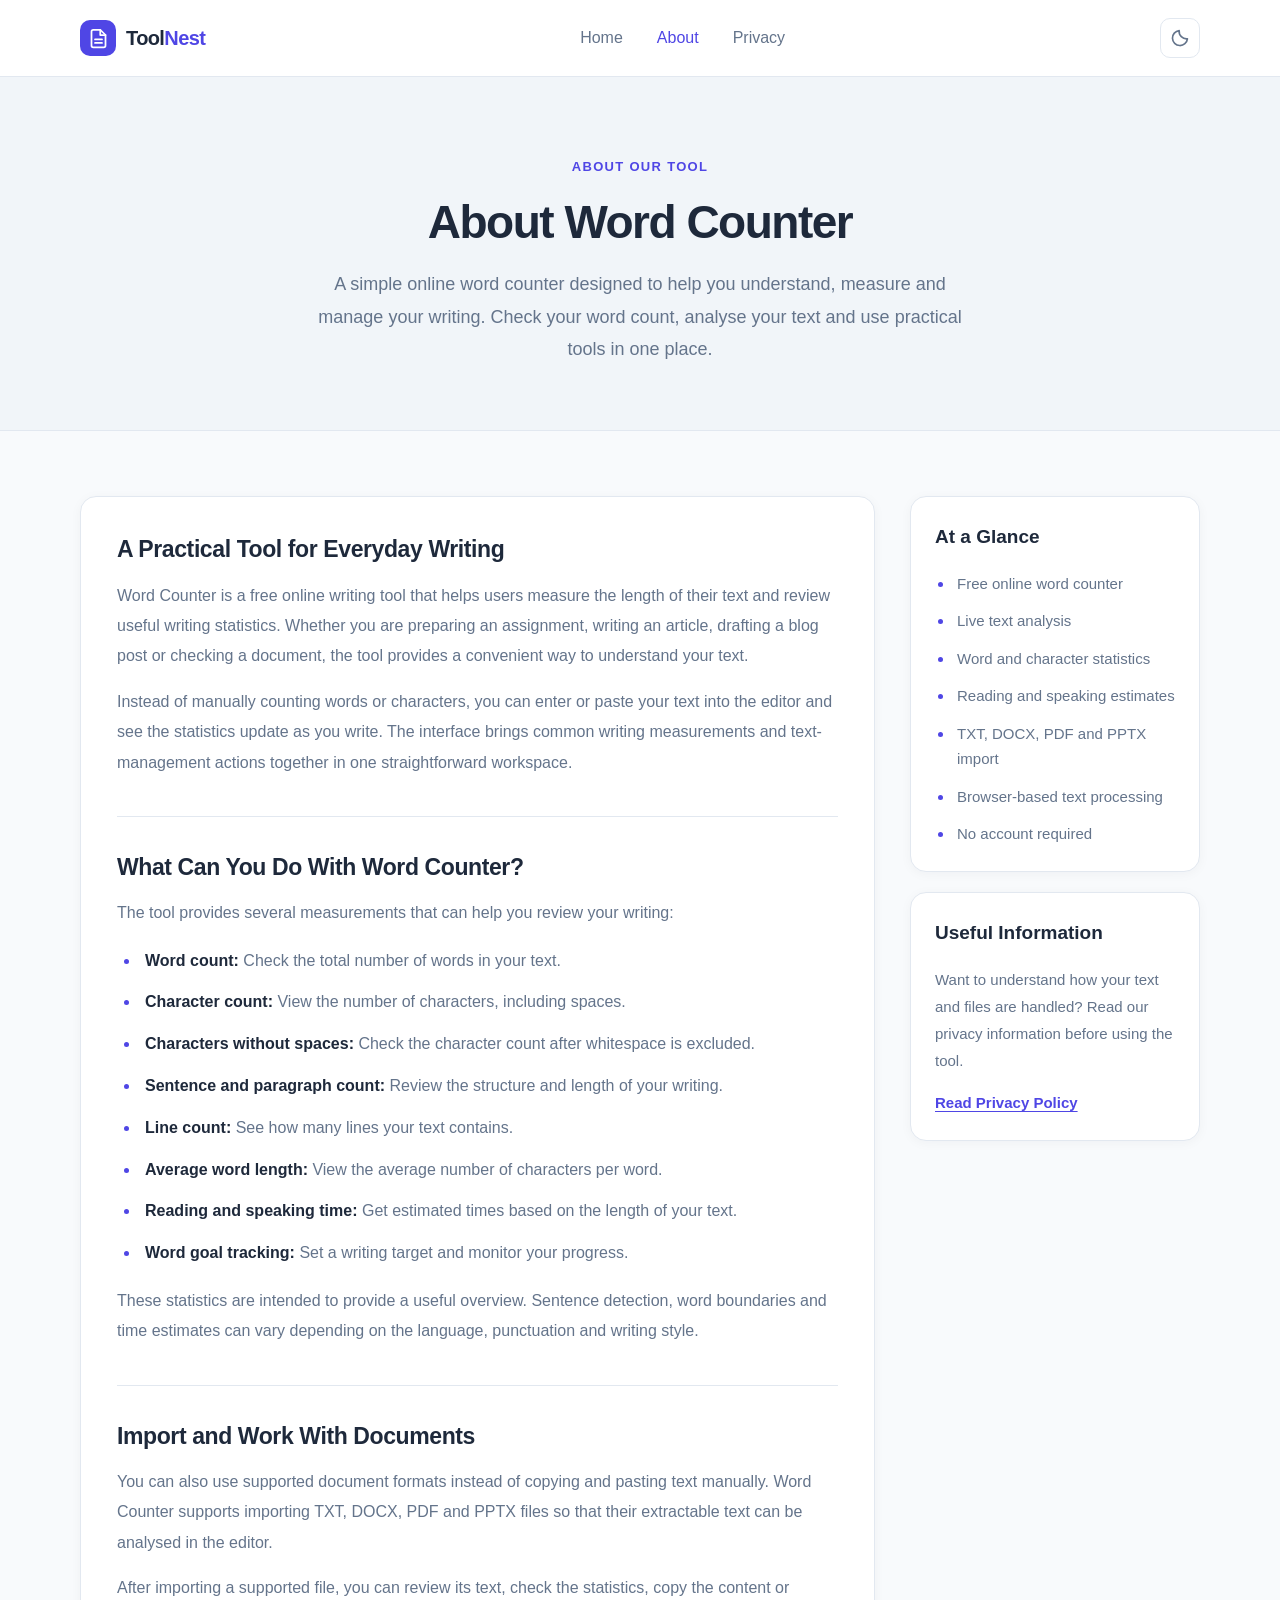
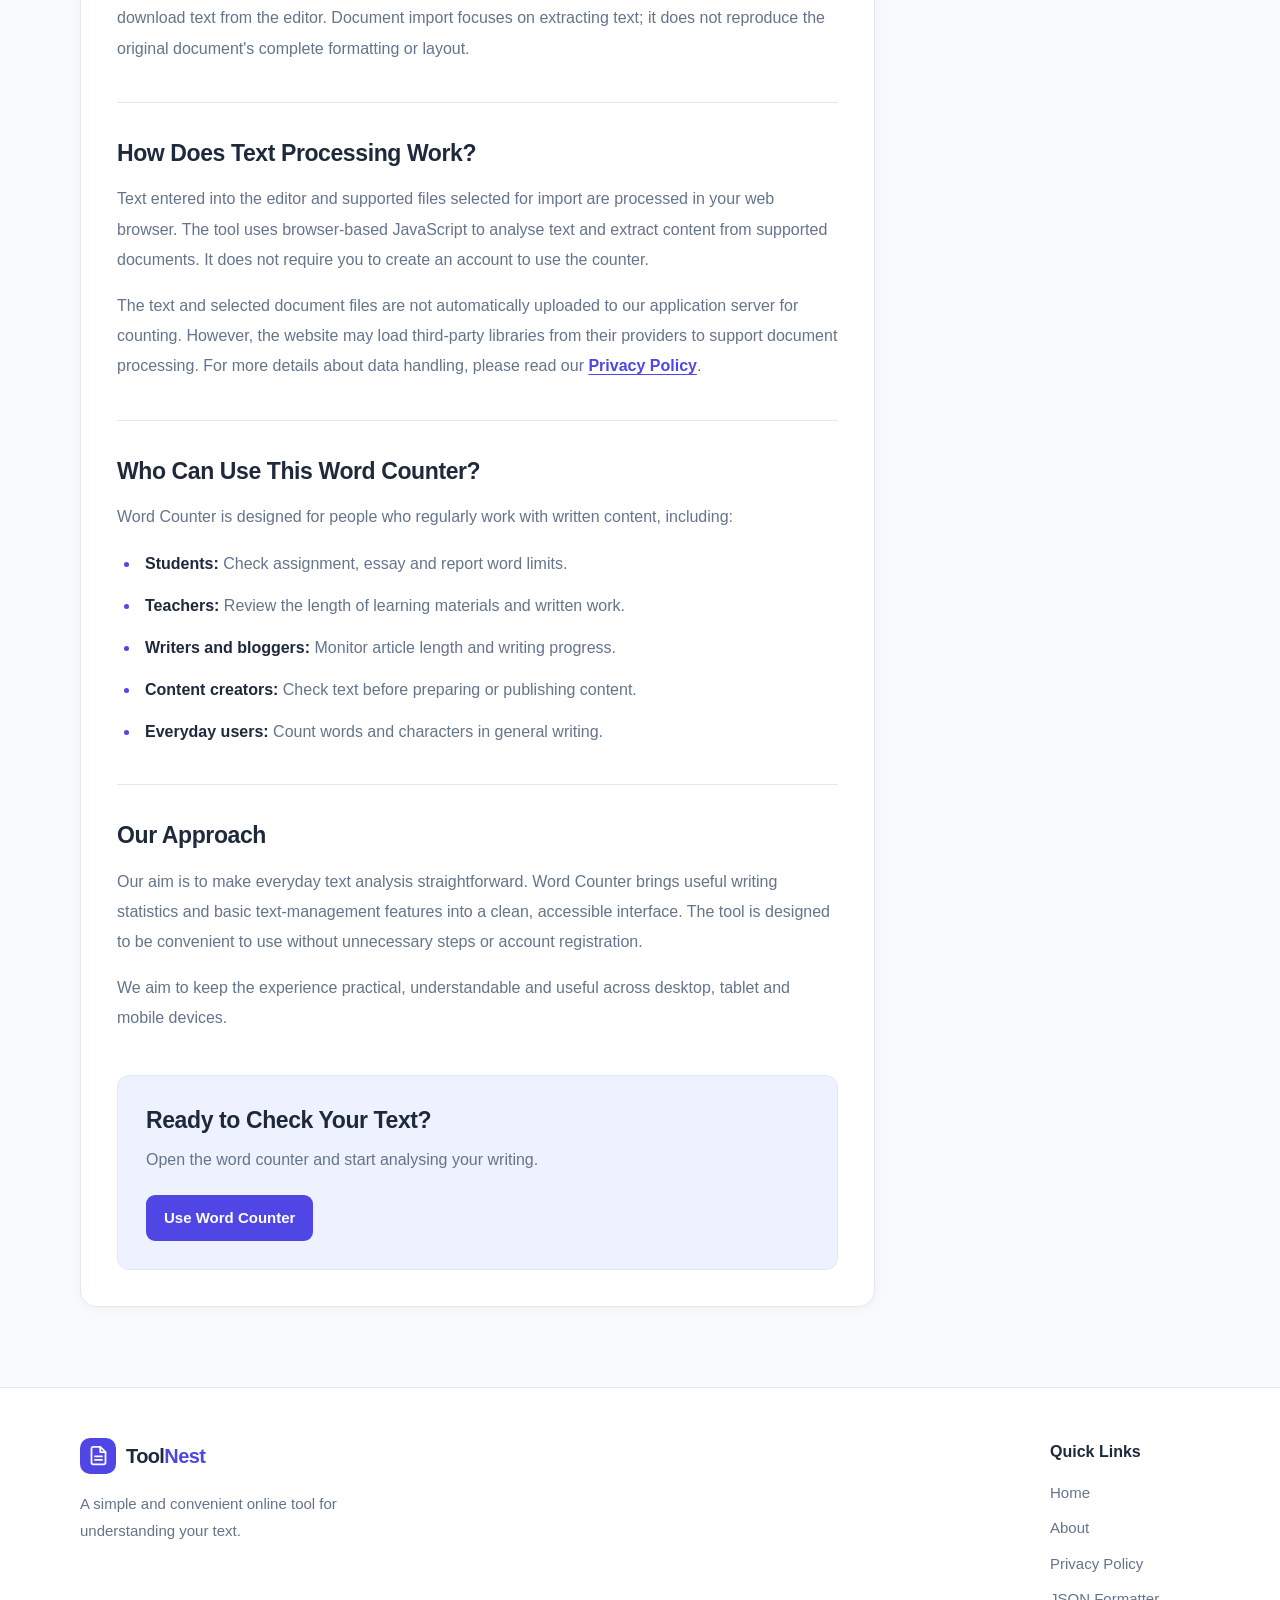
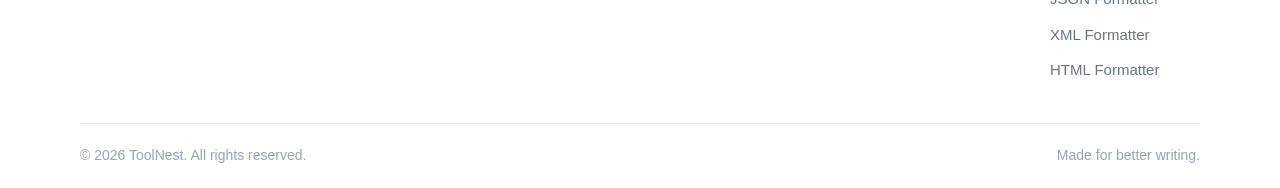
==== commit c3742f83: "added some links" ====
--- a/about.html
+++ b/about.html
@@ -403,9 +403,12 @@
           <div class="footer-links">
             <h3>Quick Links</h3>
 
-            <a href="index.html">Home</a>
-            <a href="about.html" aria-current="page">About</a>
+            <a href="#home">Home</a>
+            <a href="about.html">About</a>
             <a href="privacy.html">Privacy Policy</a>
+            <a href="json-formatter.html">JSON Formatter</a>
+            <a href="xml-formatter.html">XML Formatter</a>
+            <a href="html-formatter.html">HTML Formatter</a>
           </div>
         </div>
 
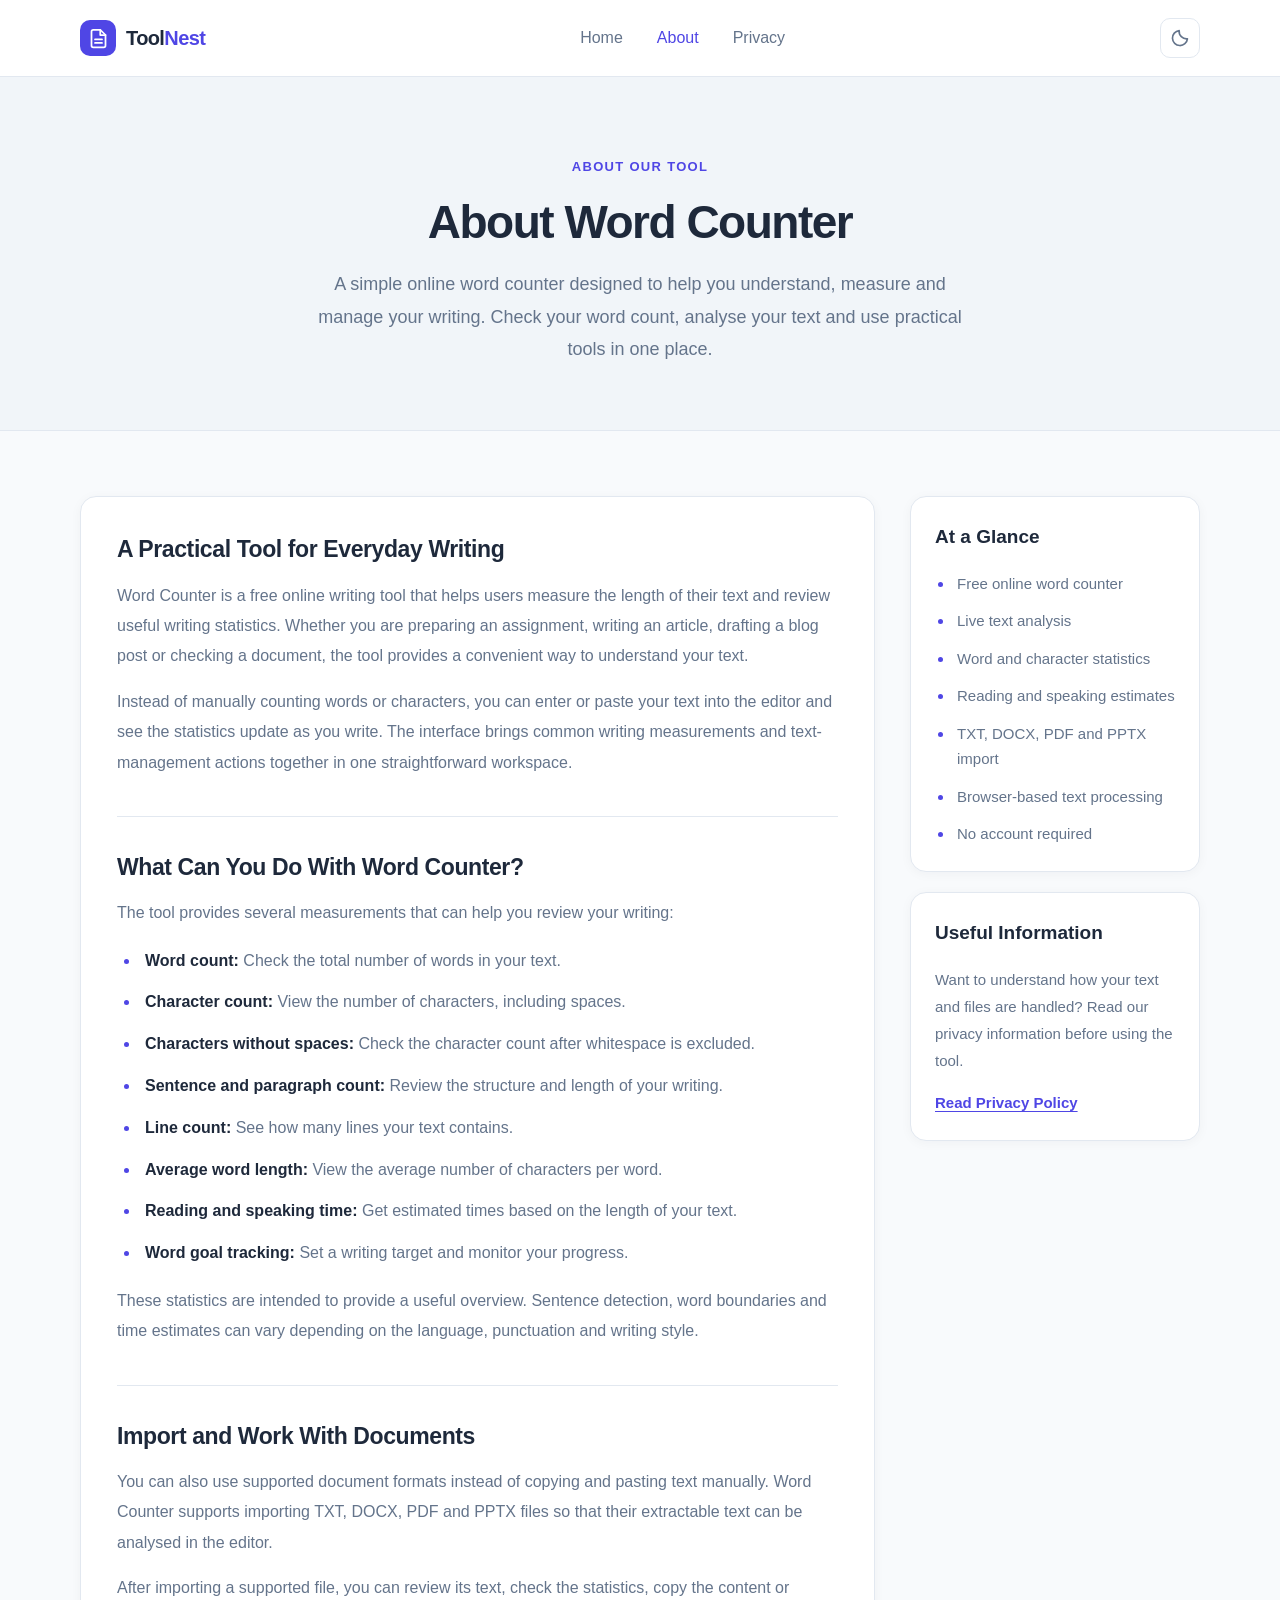
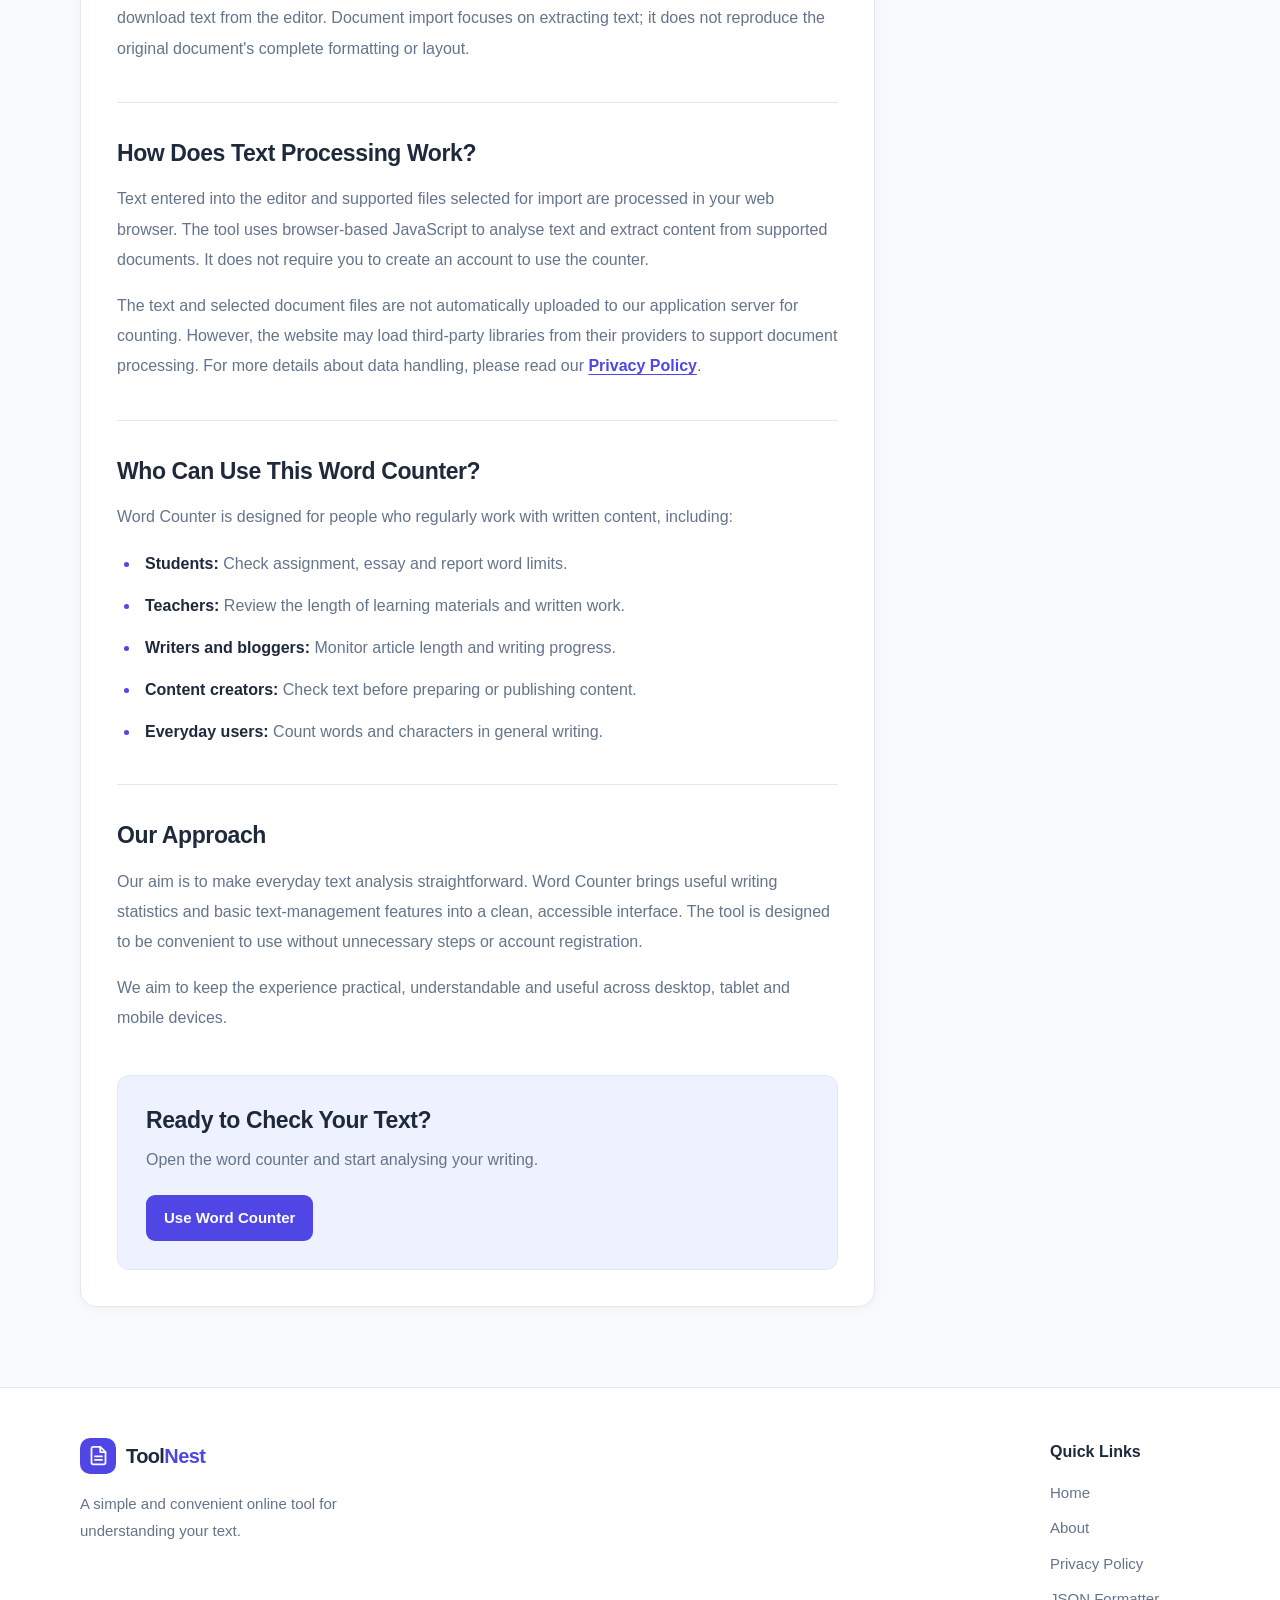
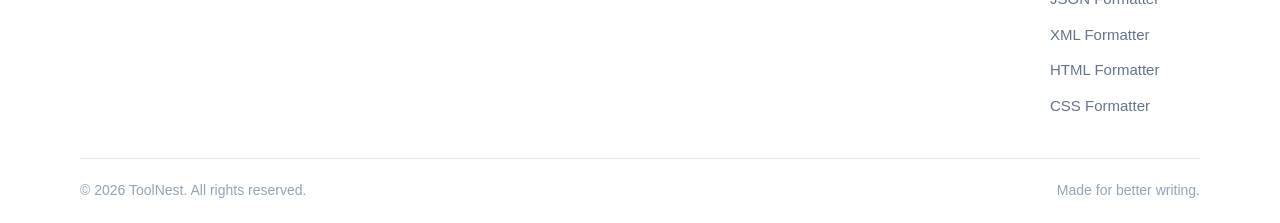
==== commit 16b2d176: "Added CSS validator &  minifier" ====
--- a/about.html
+++ b/about.html
@@ -409,6 +409,7 @@
             <a href="json-formatter.html">JSON Formatter</a>
             <a href="xml-formatter.html">XML Formatter</a>
             <a href="html-formatter.html">HTML Formatter</a>
+            <a href="css-formatter.html">CSS Formatter</a>
           </div>
         </div>
 
